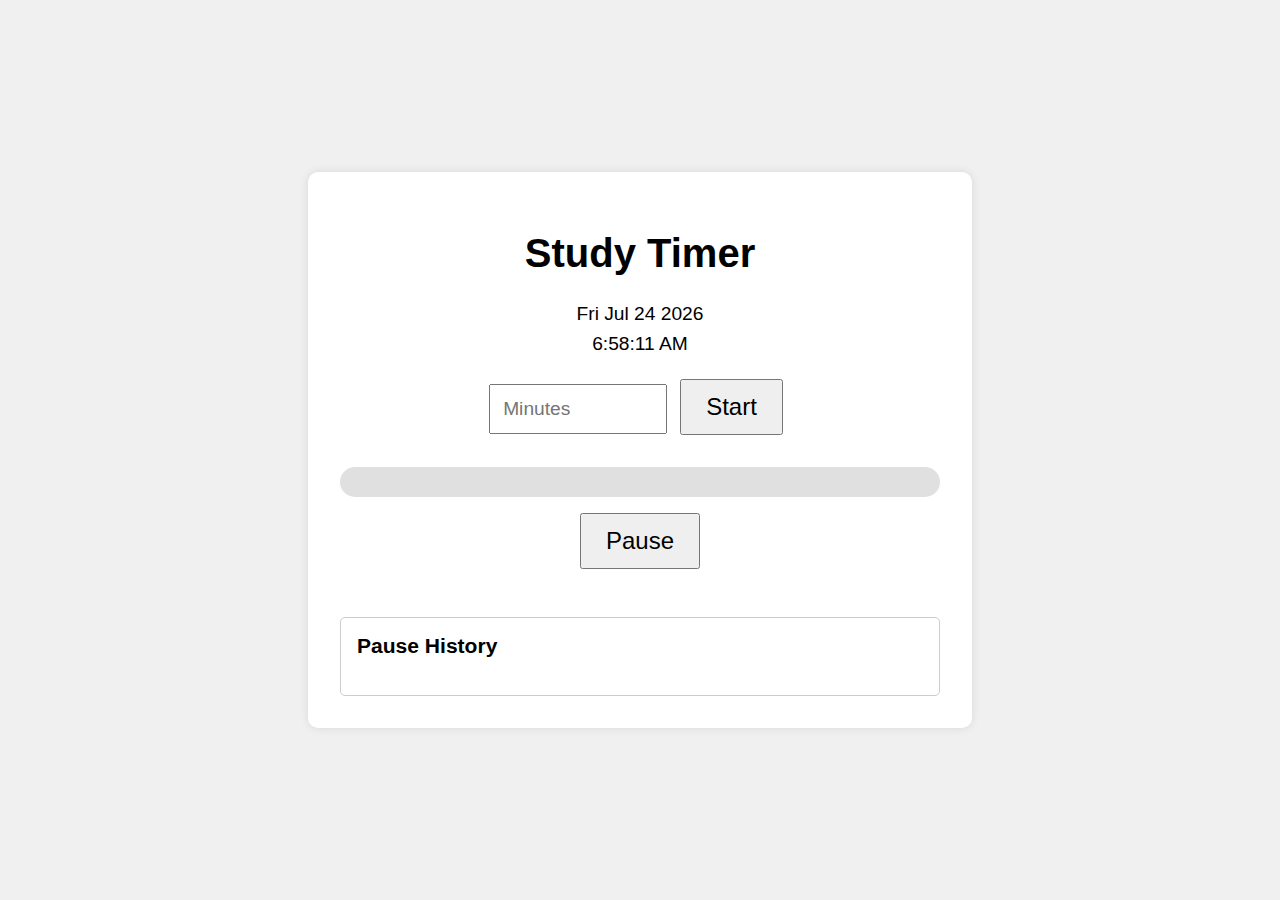
==== index.html @ 438a80c8 "bigger ui and pause history:" ====
<!DOCTYPE html>
<html lang="en">

<head>
    <meta charset="UTF-8">
    <meta name="viewport" content="width=device-width, initial-scale=1.0">
    <title>Study Timer</title>
    <style>
        body {
            font-family: Arial, sans-serif;
            display: flex;
            justify-content: center;
            align-items: center;
            min-height: 100vh;
            margin: 0;
            background-color: #f0f0f0;
            font-size: 18px;
        }

        .container {
            text-align: center;
            background-color: white;
            padding: 2rem;
            border-radius: 10px;
            box-shadow: 0 0 10px rgba(0, 0, 0, 0.1);
            max-width: 600px;
            width: 90%;
        }

        #progress-bar {
            width: 100%;
            height: 30px;
            background-color: #e0e0e0;
            border-radius: 15px;
            margin-top: 1rem;
        }

        #progress {
            width: 0%;
            height: 100%;
            background-color: #4CAF50;
            border-radius: 15px;
            transition: width 0.5s;
        }

        button {
            font-size: 1.5rem;
            padding: 0.75rem 1.5rem;
            margin: 1rem 0.5rem;
            cursor: pointer;
        }

        input {
            font-size: 1.2rem;
            padding: 0.75rem;
            width: 150px;
        }

        h1 {
            font-size: 2.5rem;
        }

        p {
            font-size: 1.2rem;
            margin: 0.5rem 0;
        }

        #pause-history {
            margin-top: 2rem;
            text-align: left;
            max-height: 200px;
            overflow-y: auto;
            border: 1px solid #ccc;
            padding: 1rem;
            border-radius: 5px;
        }

        #pause-history h3 {
            margin-top: 0;
        }
    </style>
</head>

<body>
    <div class="container">
        <h1>Study Timer</h1>
        <p id="date"></p>
        <p id="current-time"></p>
        <input type="number" id="planned-time" placeholder="Minutes">
        <button id="start-btn">Start</button>
        <p id="total-time"></p>
        <p id="time-left"></p>
        <div id="progress-bar">
            <div id="progress"></div>
        </div>
        <button id="pause-play-btn">Pause</button>
        <div id="pause-history">
            <h3>Pause History</h3>
        </div>
    </div>
    <script>
        const dateEl = document.getElementById('date');
        const currentTimeEl = document.getElementById('current-time');
        const plannedTimeInput = document.getElementById('planned-time');
        const startBtn = document.getElementById('start-btn');
        const totalTimeEl = document.getElementById('total-time');
        const timeLeftEl = document.getElementById('time-left');
        const progressBar = document.getElementById('progress');
        const pausePlayBtn = document.getElementById('pause-play-btn');
            const pauseHistoryEl = document.getElementById('pause-history');

        let timer;
        let totalSeconds = 0;
        let elapsedSeconds = 0;
        let isRunning = false;
            let pauseHistory = [];

        function updateDateTime() {
            const now = new Date();
            dateEl.textContent = now.toDateString();
            currentTimeEl.textContent = now.toLocaleTimeString();
        }

        function updateTimer() {
            const remainingSeconds = totalSeconds - elapsedSeconds;
            const percent = (elapsedSeconds / totalSeconds) * 100;

            timeLeftEl.textContent = `Time left: ${formatTime(remainingSeconds)}`;
            progressBar.style.width = `${percent}%`;

            if (remainingSeconds <= 0) {
                clearInterval(timer);
                isRunning = false;
                pausePlayBtn.textContent = 'Finished';
                pausePlayBtn.disabled = true;
                saveData();
            } else {
                elapsedSeconds++;
                saveData();
            }
        }

        function formatTime(seconds) {
            const minutes = Math.floor(seconds / 60);
            const remainingSeconds = seconds % 60;
            return `${minutes}:${remainingSeconds.toString().padStart(2, '0')}`;
        }

        function startTimer() {
            const plannedMinutes = parseInt(plannedTimeInput.value);
            if (isNaN(plannedMinutes) || plannedMinutes <= 0) {
                alert('Please enter a valid number of minutes.');
                return;
            }

            totalSeconds = plannedMinutes * 60;
            elapsedSeconds = 0;
            isRunning = true;
            pauseHistory = [];

            totalTimeEl.textContent = `Total time: ${formatTime(totalSeconds)}`;
            pausePlayBtn.textContent = 'Pause';
            pausePlayBtn.disabled = false;

            timer = setInterval(updateTimer, 1000);
            startBtn.disabled = true;
            plannedTimeInput.disabled = true;
            updatePauseHistory();
        }

        function togglePausePlay() {
            if (isRunning) {
                clearInterval(timer);
                pausePlayBtn.textContent = 'Play';
                addPauseEntry();
            } else {
                timer = setInterval(updateTimer, 1000);
                pausePlayBtn.textContent = 'Pause';
            }
            isRunning = !isRunning;
        }

            function addPauseEntry() {
                const now = new Date();
                pauseHistory.push({
                    timeWorked: formatTime(elapsedSeconds),
                    pauseTime: now.toLocaleTimeString()
                });
                updatePauseHistory();
            }

            function updatePauseHistory() {
                pauseHistoryEl.innerHTML = '<h3>Pause History</h3>';
                pauseHistory.forEach((entry, index) => {
                    const entryEl = document.createElement('p');
                    entryEl.textContent = `Pause ${index + 1}: Worked ${entry.timeWorked} before pausing at ${entry.pauseTime}`;
                    pauseHistoryEl.appendChild(entryEl);
                });
            }

        function saveData() {
            const data = {
                date: new Date().toDateString(),
                totalSeconds,
                elapsedSeconds,
                pauseHistory
            };
            localStorage.setItem('studyTimerData', JSON.stringify(data));
        }

        function loadData() {
            const savedData = localStorage.getItem('studyTimerData');
            if (savedData) {
                const data = JSON.parse(savedData);
                if (data.date === new Date().toDateString()) {
                    totalSeconds = data.totalSeconds;
                    elapsedSeconds = data.elapsedSeconds;
                    pauseHistory = data.pauseHistory || [];
                    plannedTimeInput.value = Math.floor(totalSeconds / 60);
                    totalTimeEl.textContent = `Total time: ${formatTime(totalSeconds)}`;
                    updateTimer();
                    updatePauseHistory();
                    startBtn.disabled = true;
                    plannedTimeInput.disabled = true;
                    pausePlayBtn.disabled = false;
                }
            }
        }

        startBtn.addEventListener('click', startTimer);
        pausePlayBtn.addEventListener('click', togglePausePlay);

        setInterval(updateDateTime, 1000);
        updateDateTime();
        loadData();
    </script>
</body>

</html>
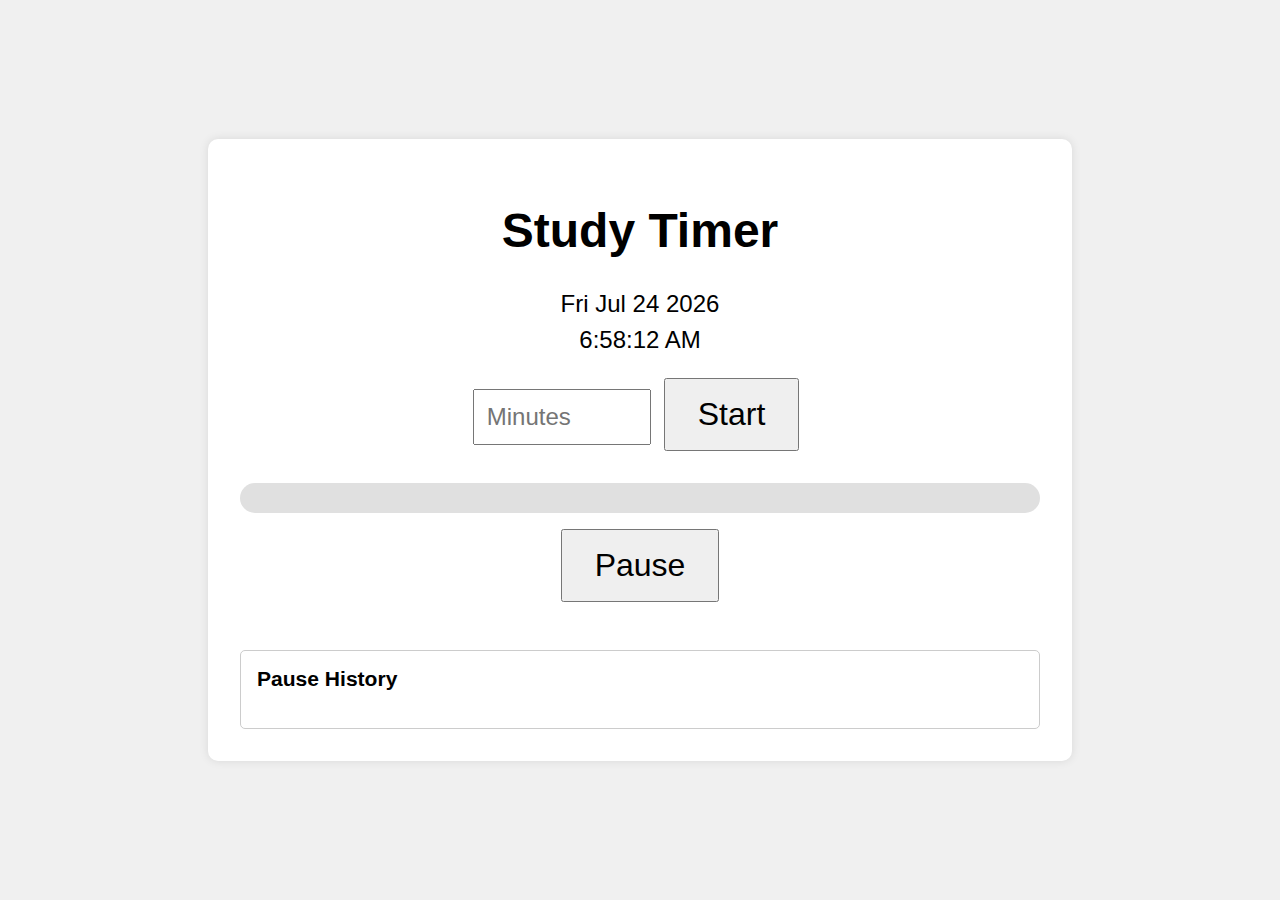
==== commit 6e2e5626: "start of study time tracked for each study session" ====
--- a/index.html
+++ b/index.html
@@ -23,7 +23,7 @@
             padding: 2rem;
             border-radius: 10px;
             box-shadow: 0 0 10px rgba(0, 0, 0, 0.1);
-            max-width: 600px;
+            max-width: 800px;
             width: 90%;
         }
 
@@ -44,25 +44,44 @@
         }
 
         button {
-            font-size: 1.5rem;
-            padding: 0.75rem 1.5rem;
+            font-size: 2rem;
+            padding: 1rem 2rem;
             margin: 1rem 0.5rem;
             cursor: pointer;
         }
 
         input {
-            font-size: 1.2rem;
+            font-size: 1.5rem;
             padding: 0.75rem;
             width: 150px;
         }
 
         h1 {
+            font-size: 3rem;
+        }
+
+        p {
+            font-size: 1.5rem;
+            margin: 0.5rem 0;
+        }
+
+        #target-time {
             font-size: 2.5rem;
-        }
-
-        p {
-            font-size: 1.2rem;
-            margin: 0.5rem 0;
+            color: #FF6B6B;
+            font-weight: bold;
+        }
+
+        #time-left {
+            font-size: 2.5rem;
+            color: #4CAF50;
+            font-weight: bold;
+        }
+
+        #finished-message {
+            font-size: 3rem;
+            color: #4CAF50;
+            font-weight: bold;
+            display: none;
         }
 
         #pause-history {
@@ -88,12 +107,14 @@
         <p id="current-time"></p>
         <input type="number" id="planned-time" placeholder="Minutes">
         <button id="start-btn">Start</button>
+        <p id="target-time"></p>
         <p id="total-time"></p>
         <p id="time-left"></p>
         <div id="progress-bar">
             <div id="progress"></div>
         </div>
         <button id="pause-play-btn">Pause</button>
+        <p id="finished-message">Congratulations! You've finished your study session!</p>
         <div id="pause-history">
             <h3>Pause History</h3>
         </div>
@@ -103,17 +124,21 @@
         const currentTimeEl = document.getElementById('current-time');
         const plannedTimeInput = document.getElementById('planned-time');
         const startBtn = document.getElementById('start-btn');
+            const targetTimeEl = document.getElementById('target-time');
         const totalTimeEl = document.getElementById('total-time');
         const timeLeftEl = document.getElementById('time-left');
         const progressBar = document.getElementById('progress');
         const pausePlayBtn = document.getElementById('pause-play-btn');
             const pauseHistoryEl = document.getElementById('pause-history');
+            const finishedMessageEl = document.getElementById('finished-message');
 
         let timer;
         let totalSeconds = 0;
         let elapsedSeconds = 0;
         let isRunning = false;
             let pauseHistory = [];
+            let startTime;
+            let targetTime;
 
         function updateDateTime() {
             const now = new Date();
@@ -133,6 +158,8 @@
                 isRunning = false;
                 pausePlayBtn.textContent = 'Finished';
                 pausePlayBtn.disabled = true;
+                finishedMessageEl.style.display = 'block';
+                timeLeftEl.style.display = 'none';
                 saveData();
             } else {
                 elapsedSeconds++;
@@ -157,10 +184,15 @@
             elapsedSeconds = 0;
             isRunning = true;
             pauseHistory = [];
+            startTime = new Date();
+            targetTime = new Date(startTime.getTime() + totalSeconds * 1000);
 
             totalTimeEl.textContent = `Total time: ${formatTime(totalSeconds)}`;
+            targetTimeEl.textContent = `Target finish time: ${targetTime.toLocaleTimeString()}`;
             pausePlayBtn.textContent = 'Pause';
             pausePlayBtn.disabled = false;
+            finishedMessageEl.style.display = 'none';
+            timeLeftEl.style.display = 'block';
 
             timer = setInterval(updateTimer, 1000);
             startBtn.disabled = true;
@@ -184,26 +216,29 @@
                 const now = new Date();
                 pauseHistory.push({
                     timeWorked: formatTime(elapsedSeconds),
-                    pauseTime: now.toLocaleTimeString()
-                });
-                updatePauseHistory();
-            }
+                pauseTime: now.toLocaleTimeString(),
+                startedTime: startTime.toLocaleTimeString()
+            });
+            updatePauseHistory();
+        }
 
             function updatePauseHistory() {
                 pauseHistoryEl.innerHTML = '<h3>Pause History</h3>';
                 pauseHistory.forEach((entry, index) => {
                     const entryEl = document.createElement('p');
-                    entryEl.textContent = `Pause ${index + 1}: Worked ${entry.timeWorked} before pausing at ${entry.pauseTime}`;
-                    pauseHistoryEl.appendChild(entryEl);
-                });
-            }
+                entryEl.textContent = `Pause ${index + 1}: Started at ${entry.startedTime}, worked ${entry.timeWorked} before pausing at ${entry.pauseTime}`;
+                pauseHistoryEl.appendChild(entryEl);
+            });
+        }
 
         function saveData() {
             const data = {
                 date: new Date().toDateString(),
                 totalSeconds,
                 elapsedSeconds,
-                pauseHistory
+                pauseHistory,
+                startTime: startTime.toISOString(),
+                targetTime: targetTime.toISOString()
             };
             localStorage.setItem('studyTimerData', JSON.stringify(data));
         }
@@ -216,8 +251,11 @@
                     totalSeconds = data.totalSeconds;
                     elapsedSeconds = data.elapsedSeconds;
                     pauseHistory = data.pauseHistory || [];
+                    startTime = new Date(data.startTime);
+                    targetTime = new Date(data.targetTime);
                     plannedTimeInput.value = Math.floor(totalSeconds / 60);
                     totalTimeEl.textContent = `Total time: ${formatTime(totalSeconds)}`;
+                    targetTimeEl.textContent = `Target finish time: ${targetTime.toLocaleTimeString()}`;
                     updateTimer();
                     updatePauseHistory();
                     startBtn.disabled = true;
@@ -230,6 +268,15 @@
         startBtn.addEventListener('click', startTimer);
         pausePlayBtn.addEventListener('click', togglePausePlay);
 
+            document.addEventListener('keydown', (event) => {
+                if (event.code === 'Space') {
+                    event.preventDefault();
+                    if (!startBtn.disabled) {
+                        togglePausePlay();
+                    }
+                }
+            });
+
         setInterval(updateDateTime, 1000);
         updateDateTime();
         loadData();
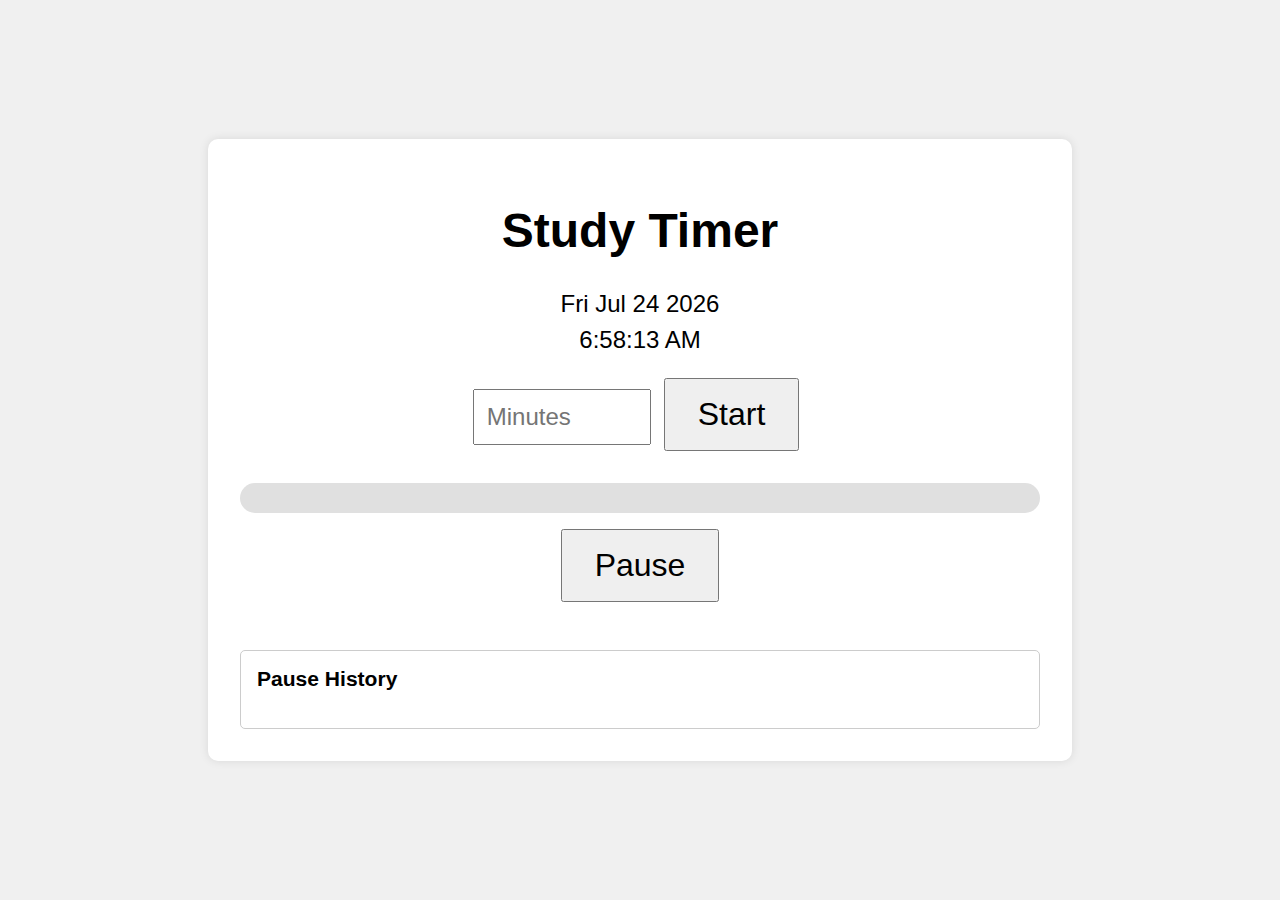
==== commit daf71777: "space bar pause play works" ====
--- a/index.html
+++ b/index.html
@@ -65,9 +65,10 @@
             margin: 0.5rem 0;
         }
 
-        #target-time {
+        #total-time {
             font-size: 2.5rem;
             color: #FF6B6B;
+            /* Reusing the CSS color from #target-time */
             font-weight: bold;
         }
 
@@ -107,7 +108,6 @@
         <p id="current-time"></p>
         <input type="number" id="planned-time" placeholder="Minutes">
         <button id="start-btn">Start</button>
-        <p id="target-time"></p>
         <p id="total-time"></p>
         <p id="time-left"></p>
         <div id="progress-bar">
@@ -123,8 +123,7 @@
         const dateEl = document.getElementById('date');
         const currentTimeEl = document.getElementById('current-time');
         const plannedTimeInput = document.getElementById('planned-time');
-        const startBtn = document.getElementById('start-btn');
-            const targetTimeEl = document.getElementById('target-time');
+                                                                                const startBtn = document.getElementById('start-btn');
         const totalTimeEl = document.getElementById('total-time');
         const timeLeftEl = document.getElementById('time-left');
         const progressBar = document.getElementById('progress');
@@ -137,8 +136,7 @@
         let elapsedSeconds = 0;
         let isRunning = false;
             let pauseHistory = [];
-            let startTime;
-            let targetTime;
+                                                                                let startTime;
 
         function updateDateTime() {
             const now = new Date();
@@ -185,10 +183,8 @@
             isRunning = true;
             pauseHistory = [];
             startTime = new Date();
-            targetTime = new Date(startTime.getTime() + totalSeconds * 1000);
 
             totalTimeEl.textContent = `Total time: ${formatTime(totalSeconds)}`;
-            targetTimeEl.textContent = `Target finish time: ${targetTime.toLocaleTimeString()}`;
             pausePlayBtn.textContent = 'Pause';
             pausePlayBtn.disabled = false;
             finishedMessageEl.style.display = 'none';
@@ -237,8 +233,7 @@
                 totalSeconds,
                 elapsedSeconds,
                 pauseHistory,
-                startTime: startTime.toISOString(),
-                targetTime: targetTime.toISOString()
+                startTime: startTime.toISOString()
             };
             localStorage.setItem('studyTimerData', JSON.stringify(data));
         }
@@ -252,10 +247,8 @@
                     elapsedSeconds = data.elapsedSeconds;
                     pauseHistory = data.pauseHistory || [];
                     startTime = new Date(data.startTime);
-                    targetTime = new Date(data.targetTime);
                     plannedTimeInput.value = Math.floor(totalSeconds / 60);
                     totalTimeEl.textContent = `Total time: ${formatTime(totalSeconds)}`;
-                    targetTimeEl.textContent = `Target finish time: ${targetTime.toLocaleTimeString()}`;
                     updateTimer();
                     updatePauseHistory();
                     startBtn.disabled = true;
@@ -268,12 +261,21 @@
         startBtn.addEventListener('click', startTimer);
         pausePlayBtn.addEventListener('click', togglePausePlay);
 
+                                                                                // Event listener for space bar to toggle play/pause
             document.addEventListener('keydown', (event) => {
                 if (event.code === 'Space') {
-                    event.preventDefault();
-                    if (!startBtn.disabled) {
-                        togglePausePlay();
-                    }
+                    event.preventDefault(); // Prevents default space bar action
+
+                    togglePausePlay(); // Calls the function to toggle play/pause
+
+                }
+            });
+
+                // Event listener for Enter key to submit input
+                plannedTimeInput.addEventListener('keydown', (event) => {
+                    if (event.code === 'Enter') {
+                        event.preventDefault(); // Prevents default Enter action (e.g., form submission)
+                        startTimer(); // Calls the function to start the timer
                 }
             });
 
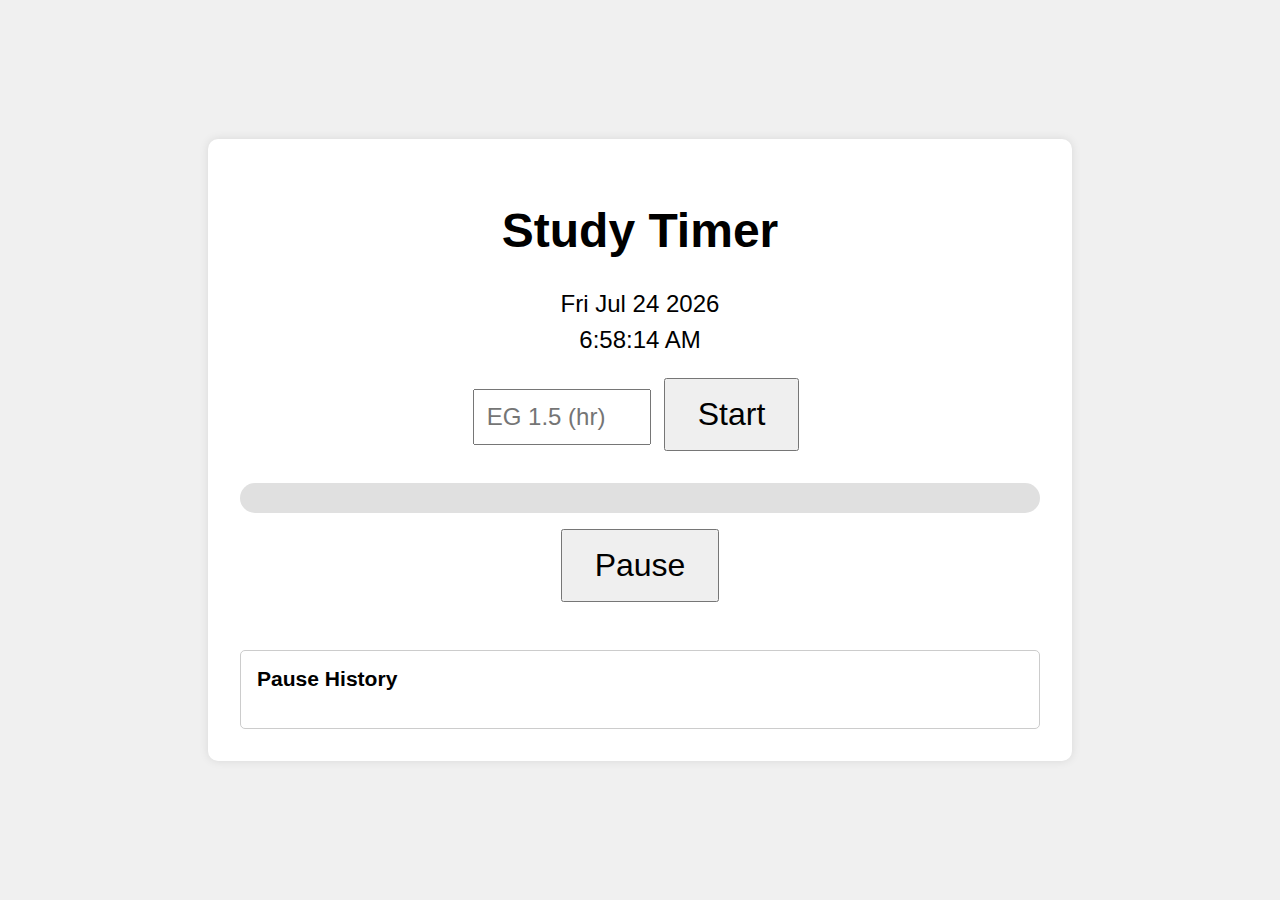
==== commit 23a67b13: "divided into 3 sep files. changed minute system to hours." ====
--- a/index.html
+++ b/index.html
@@ -5,100 +5,7 @@
     <meta charset="UTF-8">
     <meta name="viewport" content="width=device-width, initial-scale=1.0">
     <title>Study Timer</title>
-    <style>
-        body {
-            font-family: Arial, sans-serif;
-            display: flex;
-            justify-content: center;
-            align-items: center;
-            min-height: 100vh;
-            margin: 0;
-            background-color: #f0f0f0;
-            font-size: 18px;
-        }
-
-        .container {
-            text-align: center;
-            background-color: white;
-            padding: 2rem;
-            border-radius: 10px;
-            box-shadow: 0 0 10px rgba(0, 0, 0, 0.1);
-            max-width: 800px;
-            width: 90%;
-        }
-
-        #progress-bar {
-            width: 100%;
-            height: 30px;
-            background-color: #e0e0e0;
-            border-radius: 15px;
-            margin-top: 1rem;
-        }
-
-        #progress {
-            width: 0%;
-            height: 100%;
-            background-color: #4CAF50;
-            border-radius: 15px;
-            transition: width 0.5s;
-        }
-
-        button {
-            font-size: 2rem;
-            padding: 1rem 2rem;
-            margin: 1rem 0.5rem;
-            cursor: pointer;
-        }
-
-        input {
-            font-size: 1.5rem;
-            padding: 0.75rem;
-            width: 150px;
-        }
-
-        h1 {
-            font-size: 3rem;
-        }
-
-        p {
-            font-size: 1.5rem;
-            margin: 0.5rem 0;
-        }
-
-        #total-time {
-            font-size: 2.5rem;
-            color: #FF6B6B;
-            /* Reusing the CSS color from #target-time */
-            font-weight: bold;
-        }
-
-        #time-left {
-            font-size: 2.5rem;
-            color: #4CAF50;
-            font-weight: bold;
-        }
-
-        #finished-message {
-            font-size: 3rem;
-            color: #4CAF50;
-            font-weight: bold;
-            display: none;
-        }
-
-        #pause-history {
-            margin-top: 2rem;
-            text-align: left;
-            max-height: 200px;
-            overflow-y: auto;
-            border: 1px solid #ccc;
-            padding: 1rem;
-            border-radius: 5px;
-        }
-
-        #pause-history h3 {
-            margin-top: 0;
-        }
-    </style>
+    <link rel="stylesheet" href="styles.css">
 </head>
 
 <body>
@@ -106,7 +13,7 @@
         <h1>Study Timer</h1>
         <p id="date"></p>
         <p id="current-time"></p>
-        <input type="number" id="planned-time" placeholder="Minutes">
+        <input type="number" id="planned-time" placeholder="EG 1.5 (hr)">
         <button id="start-btn">Start</button>
         <p id="total-time"></p>
         <p id="time-left"></p>
@@ -114,175 +21,12 @@
             <div id="progress"></div>
         </div>
         <button id="pause-play-btn">Pause</button>
-        <p id="finished-message">Congratulations! You've finished your study session!</p>
+        <p id="finished-message">Congratulations! You've finished today's work!</p>
         <div id="pause-history">
             <h3>Pause History</h3>
         </div>
     </div>
-    <script>
-        const dateEl = document.getElementById('date');
-        const currentTimeEl = document.getElementById('current-time');
-        const plannedTimeInput = document.getElementById('planned-time');
-                                                                                const startBtn = document.getElementById('start-btn');
-        const totalTimeEl = document.getElementById('total-time');
-        const timeLeftEl = document.getElementById('time-left');
-        const progressBar = document.getElementById('progress');
-        const pausePlayBtn = document.getElementById('pause-play-btn');
-            const pauseHistoryEl = document.getElementById('pause-history');
-            const finishedMessageEl = document.getElementById('finished-message');
-
-        let timer;
-        let totalSeconds = 0;
-        let elapsedSeconds = 0;
-        let isRunning = false;
-            let pauseHistory = [];
-                                                                                let startTime;
-
-        function updateDateTime() {
-            const now = new Date();
-            dateEl.textContent = now.toDateString();
-            currentTimeEl.textContent = now.toLocaleTimeString();
-        }
-
-        function updateTimer() {
-            const remainingSeconds = totalSeconds - elapsedSeconds;
-            const percent = (elapsedSeconds / totalSeconds) * 100;
-
-            timeLeftEl.textContent = `Time left: ${formatTime(remainingSeconds)}`;
-            progressBar.style.width = `${percent}%`;
-
-            if (remainingSeconds <= 0) {
-                clearInterval(timer);
-                isRunning = false;
-                pausePlayBtn.textContent = 'Finished';
-                pausePlayBtn.disabled = true;
-                finishedMessageEl.style.display = 'block';
-                timeLeftEl.style.display = 'none';
-                saveData();
-            } else {
-                elapsedSeconds++;
-                saveData();
-            }
-        }
-
-        function formatTime(seconds) {
-            const minutes = Math.floor(seconds / 60);
-            const remainingSeconds = seconds % 60;
-            return `${minutes}:${remainingSeconds.toString().padStart(2, '0')}`;
-        }
-
-        function startTimer() {
-            const plannedMinutes = parseInt(plannedTimeInput.value);
-            if (isNaN(plannedMinutes) || plannedMinutes <= 0) {
-                alert('Please enter a valid number of minutes.');
-                return;
-            }
-
-            totalSeconds = plannedMinutes * 60;
-            elapsedSeconds = 0;
-            isRunning = true;
-            pauseHistory = [];
-            startTime = new Date();
-
-            totalTimeEl.textContent = `Total time: ${formatTime(totalSeconds)}`;
-            pausePlayBtn.textContent = 'Pause';
-            pausePlayBtn.disabled = false;
-            finishedMessageEl.style.display = 'none';
-            timeLeftEl.style.display = 'block';
-
-            timer = setInterval(updateTimer, 1000);
-            startBtn.disabled = true;
-            plannedTimeInput.disabled = true;
-            updatePauseHistory();
-        }
-
-        function togglePausePlay() {
-            if (isRunning) {
-                clearInterval(timer);
-                pausePlayBtn.textContent = 'Play';
-                addPauseEntry();
-            } else {
-                timer = setInterval(updateTimer, 1000);
-                pausePlayBtn.textContent = 'Pause';
-            }
-            isRunning = !isRunning;
-        }
-
-            function addPauseEntry() {
-                const now = new Date();
-                pauseHistory.push({
-                    timeWorked: formatTime(elapsedSeconds),
-                pauseTime: now.toLocaleTimeString(),
-                startedTime: startTime.toLocaleTimeString()
-            });
-            updatePauseHistory();
-        }
-
-            function updatePauseHistory() {
-                pauseHistoryEl.innerHTML = '<h3>Pause History</h3>';
-                pauseHistory.forEach((entry, index) => {
-                    const entryEl = document.createElement('p');
-                entryEl.textContent = `Pause ${index + 1}: Started at ${entry.startedTime}, worked ${entry.timeWorked} before pausing at ${entry.pauseTime}`;
-                pauseHistoryEl.appendChild(entryEl);
-            });
-        }
-
-        function saveData() {
-            const data = {
-                date: new Date().toDateString(),
-                totalSeconds,
-                elapsedSeconds,
-                pauseHistory,
-                startTime: startTime.toISOString()
-            };
-            localStorage.setItem('studyTimerData', JSON.stringify(data));
-        }
-
-        function loadData() {
-            const savedData = localStorage.getItem('studyTimerData');
-            if (savedData) {
-                const data = JSON.parse(savedData);
-                if (data.date === new Date().toDateString()) {
-                    totalSeconds = data.totalSeconds;
-                    elapsedSeconds = data.elapsedSeconds;
-                    pauseHistory = data.pauseHistory || [];
-                    startTime = new Date(data.startTime);
-                    plannedTimeInput.value = Math.floor(totalSeconds / 60);
-                    totalTimeEl.textContent = `Total time: ${formatTime(totalSeconds)}`;
-                    updateTimer();
-                    updatePauseHistory();
-                    startBtn.disabled = true;
-                    plannedTimeInput.disabled = true;
-                    pausePlayBtn.disabled = false;
-                }
-            }
-        }
-
-        startBtn.addEventListener('click', startTimer);
-        pausePlayBtn.addEventListener('click', togglePausePlay);
-
-                                                                                // Event listener for space bar to toggle play/pause
-            document.addEventListener('keydown', (event) => {
-                if (event.code === 'Space') {
-                    event.preventDefault(); // Prevents default space bar action
-
-                    togglePausePlay(); // Calls the function to toggle play/pause
-
-                }
-            });
-
-                // Event listener for Enter key to submit input
-                plannedTimeInput.addEventListener('keydown', (event) => {
-                    if (event.code === 'Enter') {
-                        event.preventDefault(); // Prevents default Enter action (e.g., form submission)
-                        startTimer(); // Calls the function to start the timer
-                }
-            });
-
-        setInterval(updateDateTime, 1000);
-        updateDateTime();
-        loadData();
-    </script>
+    <script src="script.js"></script>
 </body>
 
 </html>--- a/styles.css
+++ b/styles.css
@@ -0,0 +1,91 @@
+body {
+    font-family: Arial, sans-serif;
+    display: flex;
+    justify-content: center;
+    align-items: center;
+    min-height: 100vh;
+    margin: 0;
+    background-color: #f0f0f0;
+    font-size: 18px;
+}
+
+.container {
+    text-align: center;
+    background-color: white;
+    padding: 2rem;
+    border-radius: 10px;
+    box-shadow: 0 0 10px rgba(0, 0, 0, 0.1);
+    max-width: 800px;
+    width: 90%;
+}
+
+#progress-bar {
+    width: 100%;
+    height: 30px;
+    background-color: #e0e0e0;
+    border-radius: 15px;
+    margin-top: 1rem;
+}
+
+#progress {
+    width: 0%;
+    height: 100%;
+    background-color: #4CAF50;
+    border-radius: 15px;
+    transition: width 0.5s;
+}
+
+button {
+    font-size: 2rem;
+    padding: 1rem 2rem;
+    margin: 1rem 0.5rem;
+    cursor: pointer;
+}
+
+input {
+    font-size: 1.5rem;
+    padding: 0.75rem;
+    width: 150px;
+}
+
+h1 {
+    font-size: 3rem;
+}
+
+p {
+    font-size: 1.5rem;
+    margin: 0.5rem 0;
+}
+
+#total-time {
+    font-size: 2.5rem;
+    color: #FF6B6B;
+    font-weight: bold;
+}
+
+#time-left {
+    font-size: 2.5rem;
+    color: #4CAF50;
+    font-weight: bold;
+}
+
+#finished-message {
+    font-size: 3rem;
+    color: #4CAF50;
+    font-weight: bold;
+    display: none;
+}
+
+#pause-history {
+    margin-top: 2rem;
+    text-align: left;
+    max-height: 200px;
+    overflow-y: auto;
+    border: 1px solid #ccc;
+    padding: 1rem;
+    border-radius: 5px;
+}
+
+#pause-history h3 {
+    margin-top: 0;
+}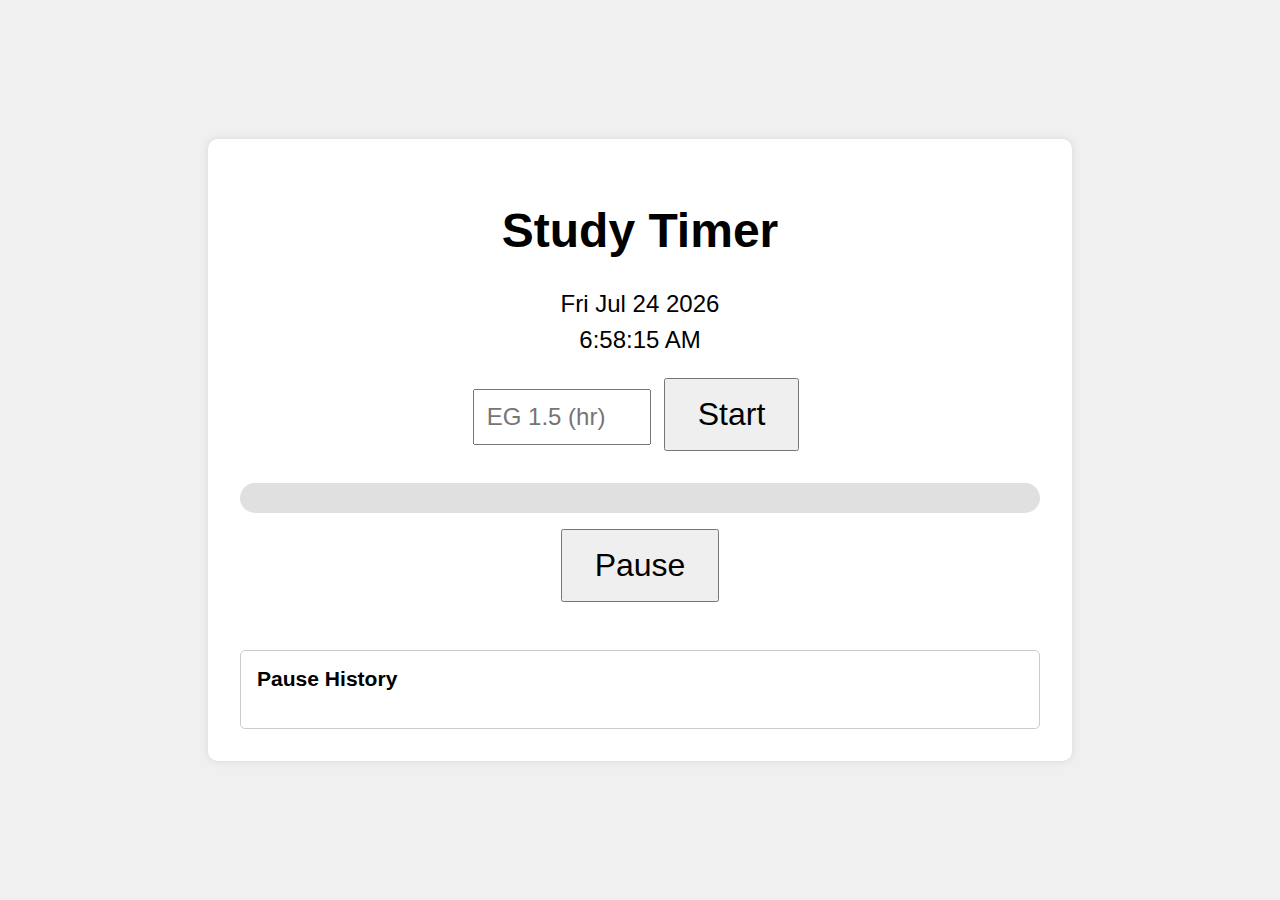
==== commit 4e82e531: "data structure to store data of multiple days" ====
--- a/index.html
+++ b/index.html
@@ -22,6 +22,7 @@
         </div>
         <button id="pause-play-btn">Pause</button>
         <p id="finished-message">Congratulations! You've finished today's work!</p>
+        
         <div id="pause-history">
             <h3>Pause History</h3>
         </div>
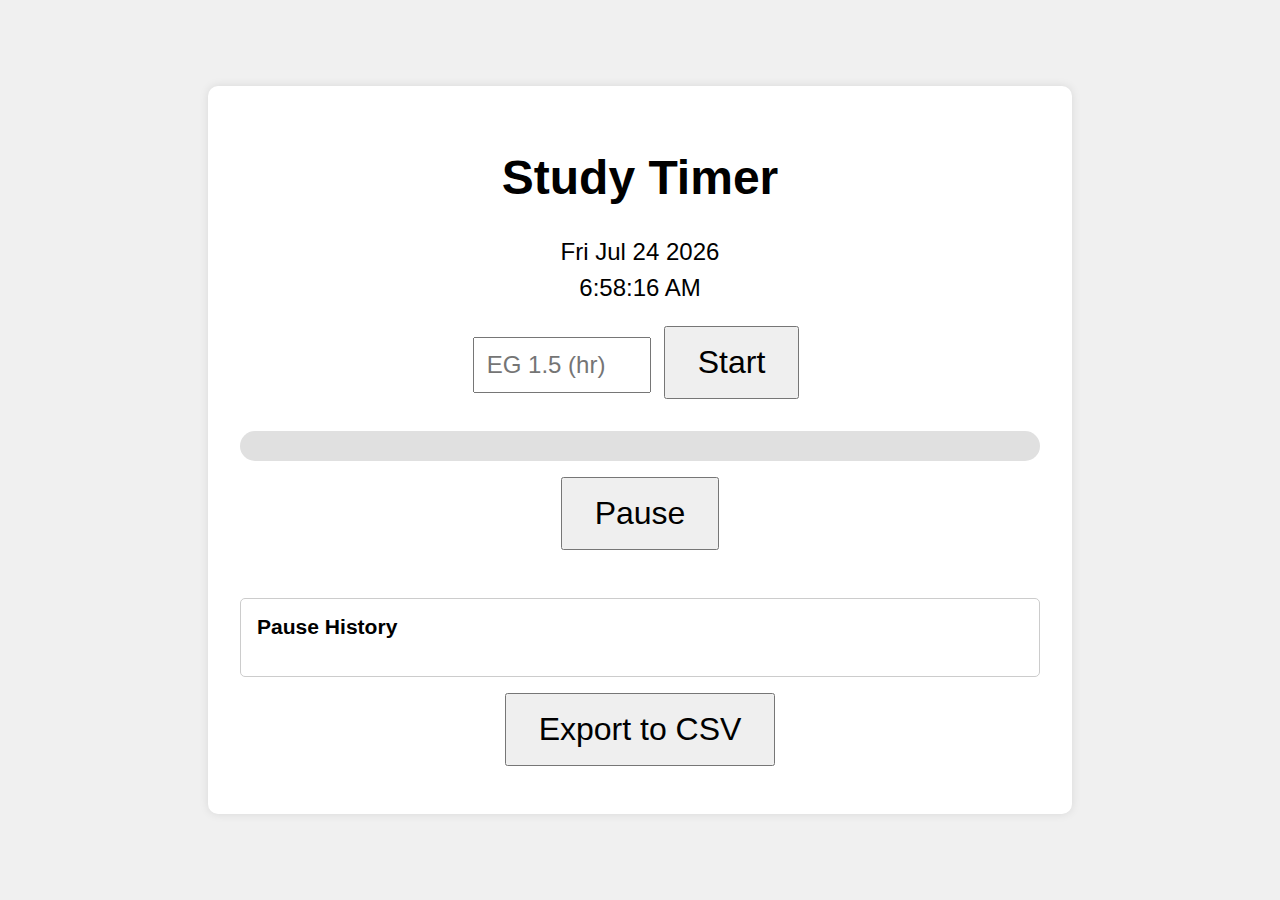
==== commit 1b5fd9e7: "Add CSV export functionality" ====
--- a/index.html
+++ b/index.html
@@ -26,6 +26,7 @@
         <div id="pause-history">
             <h3>Pause History</h3>
         </div>
+        <button id="export-btn">Export to CSV</button>
     </div>
     <script src="script.js"></script>
 </body>
--- a/styles.css
+++ b/styles.css
@@ -88,4 +88,7 @@
 
 #pause-history h3 {
     margin-top: 0;
+}
+#export-btn {
+    /* Add appropriate styles to match your design */
 }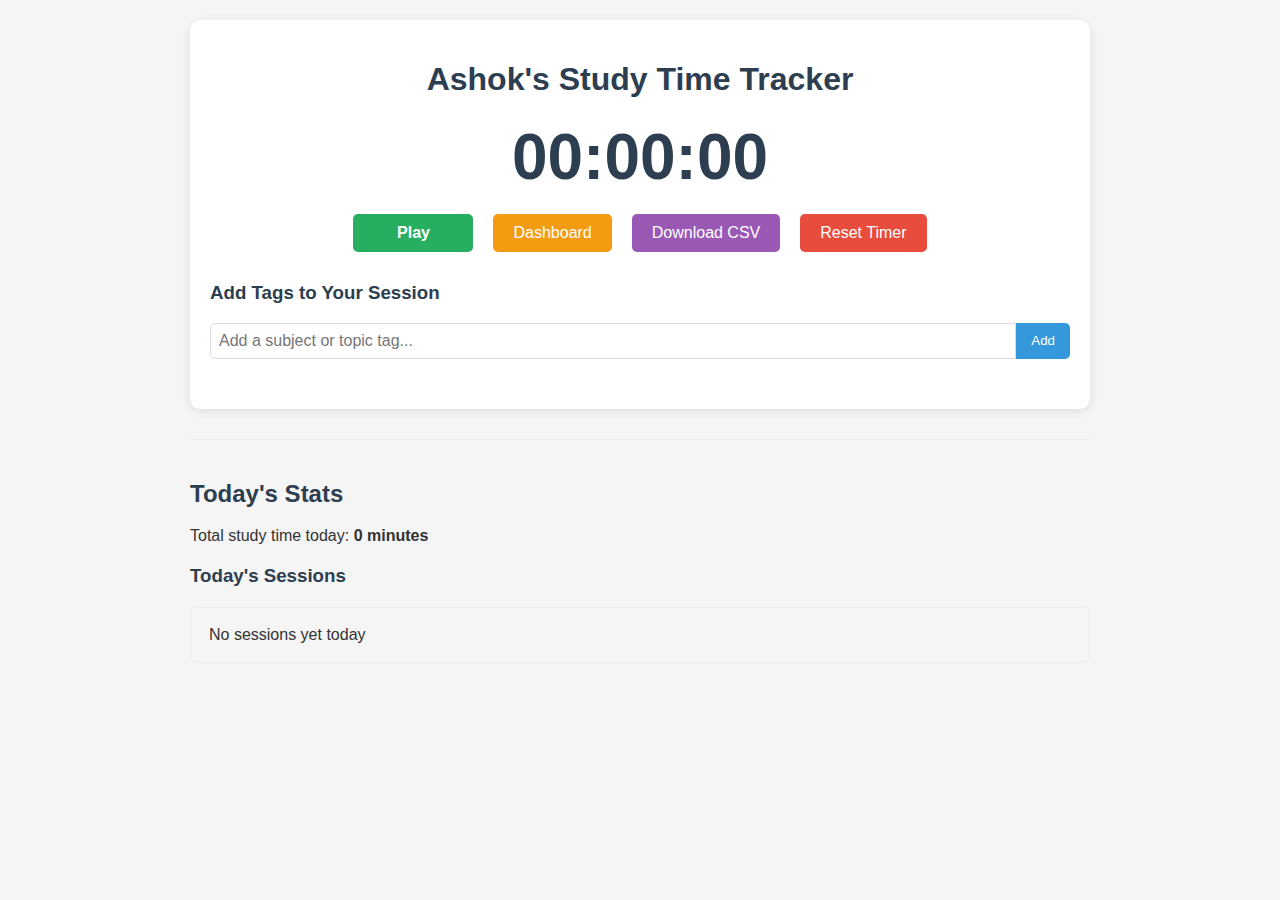
==== commit fd85de5f: "add 25 min alarm" ====
--- a/index.html
+++ b/index.html
@@ -4,31 +4,1456 @@
 <head>
     <meta charset="UTF-8">
     <meta name="viewport" content="width=device-width, initial-scale=1.0">
-    <title>Study Timer</title>
-    <link rel="stylesheet" href="styles.css">
+    <title>Ashok's Study Time Tracker</title>
+    <style>
+        body {
+            font-family: 'Segoe UI', Tahoma, Geneva, Verdana, sans-serif;
+            max-width: 900px;
+            margin: 0 auto;
+            padding: 20px;
+            background-color: #f5f5f5;
+            color: #333;
+        }
+    
+        .container {
+            background-color: white;
+            border-radius: 10px;
+            padding: 20px;
+            box-shadow: 0 2px 10px rgba(0, 0, 0, 0.1);
+            margin-bottom: 20px;
+        }
+    
+        h1,
+        h2,
+        h3 {
+            color: #2c3e50;
+        }
+    
+        h1 {
+            text-align: center;
+        }
+    
+        .timer-display {
+            font-size: 4rem;
+            text-align: center;
+            margin: 20px 0;
+            font-weight: bold;
+            color: #2c3e50;
+        }
+    
+        .controls {
+            display: flex;
+            justify-content: center;
+            margin-bottom: 30px;
+            flex-wrap: wrap;
+            gap: 10px;
+        }
+    
+        .btn {
+            background-color: #3498db;
+            color: white;
+            border: none;
+            padding: 10px 20px;
+            margin: 0 5px;
+            border-radius: 5px;
+            font-size: 16px;
+            cursor: pointer;
+            transition: background-color 0.3s;
+        }
+    
+        .btn:hover {
+            background-color: #2980b9;
+        }
+    
+        .btn-play-pause {
+            min-width: 120px;
+            font-weight: bold;
+            background-color: #27ae60;
+        }
+    
+        .btn-play-pause:hover {
+            background-color: #219653;
+        }
+    
+        .btn-play-pause.paused {
+            background-color: #e74c3c;
+        }
+    
+        .btn-play-pause.paused:hover {
+            background-color: #c0392b;
+        }
+    
+        .btn-download {
+            background-color: #9b59b6;
+        }
+    
+        .btn-download:hover {
+            background-color: #8e44ad;
+        }
+    
+        .btn-dashboard {
+            background-color: #f39c12;
+        }
+    
+        .btn-dashboard:hover {
+            background-color: #d35400;
+        }
+    
+        .btn-reset {
+            background-color: #e74c3c;
+        }
+    
+        .btn-reset:hover {
+            background-color: #c0392b;
+        }
+    
+        .stats {
+            margin-top: 30px;
+            padding-top: 20px;
+            border-top: 1px solid #eee;
+        }
+    
+        .daily-summary {
+            margin-top: 20px;
+        }
+    
+        .session-list {
+            margin-top: 20px;
+            max-height: 300px;
+            overflow-y: auto;
+            border: 1px solid #eee;
+            border-radius: 5px;
+            padding: 10px;
+        }
+    
+        .session-item {
+            padding: 8px;
+            border-bottom: 1px solid #eee;
+        }
+    
+        .session-item:last-child {
+            border-bottom: none;
+        }
+    
+        .today {
+            font-weight: bold;
+            color: #3498db;
+        }
+    
+        .dashboard {
+            display: none;
+        }
+    
+        .dashboard.active {
+            display: block;
+        }
+    
+        .dashboard-nav {
+            display: flex;
+            justify-content: center;
+            margin-bottom: 20px;
+            border-bottom: 1px solid #eee;
+            padding-bottom: 10px;
+        }
+    
+        .dashboard-nav button {
+            background: none;
+            border: none;
+            padding: 10px 15px;
+            margin: 0 5px;
+            font-size: 16px;
+            cursor: pointer;
+            color: #7f8c8d;
+            border-bottom: 2px solid transparent;
+        }
+    
+        .dashboard-nav button.active {
+            color: #3498db;
+            border-bottom: 2px solid #3498db;
+            font-weight: bold;
+        }
+    
+        .dashboard-content {
+            padding: 20px 0;
+        }
+    
+        .dashboard-section {
+            display: none;
+        }
+    
+        .dashboard-section.active {
+            display: block;
+        }
+    
+        .chart-container {
+            width: 100%;
+            height: 300px;
+            margin: 20px 0;
+        }
+    
+        .progress-goals {
+            display: flex;
+            justify-content: space-between;
+            margin-top: 20px;
+            flex-wrap: wrap;
+        }
+    
+        .goal-card {
+            width: calc(50% - 10px);
+            background-color: #f8f9fa;
+            border-radius: 5px;
+            padding: 15px;
+            margin-bottom: 20px;
+            box-shadow: 0 1px 3px rgba(0, 0, 0, 0.1);
+        }
+    
+        .goal-progress {
+            height: 10px;
+            background-color: #ecf0f1;
+            border-radius: 5px;
+            margin-top: 10px;
+            overflow: hidden;
+        }
+    
+        .goal-bar {
+            height: 100%;
+            background-color: #3498db;
+            width: 0;
+            transition: width 0.5s;
+        }
+    
+        .calendar-heatmap {
+            display: grid;
+            grid-template-columns: repeat(7, 1fr);
+            gap: 5px;
+            margin-top: 20px;
+        }
+    
+        .heatmap-cell {
+            width: 100%;
+            aspect-ratio: 1;
+            border-radius: 3px;
+            background-color: #ecf0f1;
+        }
+    
+        .streak-info {
+            margin-top: 20px;
+            padding: 15px;
+            background-color: #f8f9fa;
+            border-radius: 5px;
+            text-align: center;
+        }
+    
+        .streak-count {
+            font-size: 2rem;
+            font-weight: bold;
+            color: #e74c3c;
+        }
+    
+        .tags-container {
+            margin: 20px 0;
+        }
+    
+        .tag-input {
+            display: flex;
+            margin-bottom: 10px;
+        }
+    
+        .tag-input input {
+            flex: 1;
+            padding: 8px;
+            border: 1px solid #ddd;
+            border-radius: 5px 0 0 5px;
+            font-size: 16px;
+        }
+    
+        .tag-input button {
+            padding: 8px 15px;
+            background-color: #3498db;
+            color: white;
+            border: none;
+            border-radius: 0 5px 5px 0;
+            cursor: pointer;
+        }
+    
+        .tags-list {
+            display: flex;
+            flex-wrap: wrap;
+            gap: 5px;
+        }
+    
+        .tag {
+            background-color: #3498db;
+            color: white;
+            padding: 5px 10px;
+            border-radius: 15px;
+            font-size: 14px;
+            display: inline-flex;
+            align-items: center;
+        }
+    
+        .tag button {
+            background: none;
+            border: none;
+            color: white;
+            margin-left: 5px;
+            cursor: pointer;
+            font-size: 14px;
+        }
+    
+        /* Timeline styling */
+        .timeline {
+            position: relative;
+            max-width: 100%;
+            margin: 20px auto;
+        }
+    
+        .timeline::after {
+            content: '';
+            position: absolute;
+            width: 6px;
+            background-color: #3498db;
+            top: 0;
+            bottom: 0;
+            left: 50%;
+            margin-left: -3px;
+        }
+    
+        .timeline-item {
+            padding: 10px 40px;
+            position: relative;
+            width: 50%;
+            box-sizing: border-box;
+        }
+    
+        .timeline-item::after {
+            content: '';
+            position: absolute;
+            width: 20px;
+            height: 20px;
+            background-color: white;
+            border: 4px solid #3498db;
+            border-radius: 50%;
+            top: 15px;
+            z-index: 1;
+        }
+    
+        .timeline-left {
+            left: 0;
+        }
+    
+        .timeline-right {
+            left: 50%;
+        }
+    
+        .timeline-left::after {
+            right: -10px;
+        }
+    
+        .timeline-right::after {
+            left: -10px;
+        }
+    
+        .timeline-content {
+            padding: 15px;
+            background-color: white;
+            position: relative;
+            border-radius: 6px;
+            box-shadow: 0 1px 3px rgba(0, 0, 0, 0.1);
+        }
+    
+        /* Responsive styles */
+        @media screen and (max-width: 600px) {
+            .timeline::after {
+                left: 31px;
+            }
+    
+            .timeline-item {
+                width: 100%;
+                padding-left: 70px;
+                padding-right: 25px;
+            }
+    
+            .timeline-left::after,
+            .timeline-right::after {
+                left: 21px;
+            }
+    
+            .timeline-right {
+                left: 0;
+            }
+    
+            .goal-card {
+                width: 100%;
+            }
+        }
+    
+        .alarm-settings {
+            margin-top: 15px;
+            padding: 15px;
+            background-color: #f8f9fa;
+            border-radius: 5px;
+        }
+    
+        .switch {
+            position: relative;
+            display: inline-block;
+            width: 50px;
+            height: 24px;
+            margin-right: 10px;
+            vertical-align: middle;
+        }
+    
+        .switch input {
+            opacity: 0;
+            width: 0;
+            height: 0;
+        }
+    
+        .slider {
+            position: absolute;
+            cursor: pointer;
+            top: 0;
+            left: 0;
+            right: 0;
+            bottom: 0;
+            background-color: #ccc;
+            transition: .4s;
+            border-radius: 24px;
+        }
+    
+        .slider:before {
+            position: absolute;
+            content: "";
+            height: 16px;
+            width: 16px;
+            left: 4px;
+            bottom: 4px;
+            background-color: white;
+            transition: .4s;
+            border-radius: 50%;
+        }
+    
+        input:checked+.slider {
+            background-color: #3498db;
+        }
+    
+        input:checked+.slider:before {
+            transform: translateX(26px);
+        }
+    
+        .notification {
+            position: fixed;
+            top: 20px;
+            right: 20px;
+            background-color: #e74c3c;
+            color: white;
+            padding: 15px;
+            border-radius: 5px;
+            box-shadow: 0 4px 8px rgba(0, 0, 0, 0.2);
+            z-index: 1000;
+            display: none;
+            animation: fadeIn 0.5s;
+        }
+    
+        @keyframes fadeIn {
+            from {
+                opacity: 0;
+            }
+    
+            to {
+                opacity: 1;
+            }
+        }
+    
+        .notification.visible {
+            display: block;
+        }
+    </style>
 </head>
 
 <body>
     <div class="container">
-        <h1>Study Timer</h1>
-        <p id="date"></p>
-        <p id="current-time"></p>
-        <input type="number" id="planned-time" placeholder="EG 1.5 (hr)">
-        <button id="start-btn">Start</button>
-        <p id="total-time"></p>
-        <p id="time-left"></p>
-        <div id="progress-bar">
-            <div id="progress"></div>
+        <h1>Ashok's Study Time Tracker</h1>
+        
+        <div class="timer-display" id="timer">00:00:00</div>
+        
+        <div class="controls">
+            <button class="btn btn-play-pause" id="playPauseBtn">Play</button>
+            <button class="btn btn-dashboard" id="dashboardBtn">Dashboard</button>
+            <button class="btn btn-download" id="downloadBtn">Download CSV</button>
+            <button class="btn btn-reset" id="resetTimerBtn">Reset Timer</button>
         </div>
-        <button id="pause-play-btn">Pause</button>
-        <p id="finished-message">Congratulations! You've finished today's work!</p>
-        
-        <div id="pause-history">
-            <h3>Pause History</h3>
+        
+        <div class="tags-container">
+            <h3>Add Tags to Your Session</h3>
+            <div class="tag-input">
+                <input type="text" id="tagInput" placeholder="Add a subject or topic tag...">
+                <button id="addTagBtn">Add</button>
+            </div>
+            <div class="tags-list" id="tagsList"></div>
         </div>
-        <button id="export-btn">Export to CSV</button>
-    </div>
-    <script src="script.js"></script>
+        
+        </div>
+        
+        
+        
+        <div class="stats">
+            <h2>Today's Stats</h2>
+            <p>Total study time today:<strong> <span id="todayTotal">0 minutes</span></strong></p>
+        
+            <div class="daily-summary">
+                <h3>Today's Sessions</h3>
+                <div class="session-list" id="todaySessions">
+                    <!-- Sessions will be added here -->
+                </div>
+            </div>
+        </div>
+        </div>
+        
+        <div class="container dashboard" id="dashboard">
+            <h2>Study Analytics Dashboard</h2>
+        
+            <div class="dashboard-nav">
+                <button class="active" data-section="overview">Overview</button>
+                <button data-section="history">History</button>
+                <button data-section="timeline">Timeline</button>
+                <button data-section="streaks">Streaks & Goals</button>
+            </div>
+        
+            <div class="dashboard-content">
+                <!-- Overview Section -->
+                <div class="dashboard-section active" id="section-overview">
+                    <h3>Study Time Overview</h3>
+                    <div class="chart-container" id="weeklyChart">
+                        <!-- Weekly chart will be rendered here -->
+                    </div>
+        
+                    <div class="stats-summary">
+                        <h3>Quick Stats</h3>
+                        <div style="display: flex; flex-wrap: wrap; gap: 20px;">
+                            <div style="flex: 1; min-width: 200px;">
+                                <h4>This Week</h4>
+                                <p>Total time: <span id="weekTotal">0 minutes</span></p>
+                                <p>Daily average: <span id="weekAverage">0 minutes</span></p>
+                                <p>Best day: <span id="weekBestDay">None</span></p>
+                            </div>
+                            <div style="flex: 1; min-width: 200px;">
+                                <h4>This Month</h4>
+                                <p>Total time: <span id="monthTotal">0 minutes</span></p>
+                                <p>Daily average: <span id="monthAverage">0 minutes</span></p>
+                                <p>Best week: <span id="monthBestWeek">None</span></p>
+                            </div>
+                        </div>
+                    </div>
+        
+                    <div class="tags-analysis">
+                        <h3>Study Breakdown by Subject</h3>
+                        <div class="chart-container" id="tagsChart">
+                            <!-- Tags breakdown chart will be rendered here -->
+                        </div>
+                    </div>
+                </div>
+        
+                <!-- History Section -->
+                <div class="dashboard-section" id="section-history">
+                    <h3>Study History</h3>
+        
+                    <div class="date-selector" style="margin-bottom: 20px;">
+                        <label for="historyDate">Select Date: </label>
+                        <input type="date" id="historyDate">
+                        <button class="btn" id="viewHistoryBtn">View</button>
+                    </div>
+        
+                    <div id="historyContent">
+                        <p>Select a date to view your study history.</p>
+                    </div>
+        
+                    <div class="calendar-heatmap-container">
+                        <h3>Activity Heatmap</h3>
+                        <div class="calendar-heatmap" id="heatmap">
+                            <!-- Calendar heatmap will be rendered here -->
+                        </div>
+                    </div>
+                </div>
+        
+                <!-- Timeline Section -->
+                <div class="dashboard-section" id="section-timeline">
+                    <h3>Study Timeline</h3>
+        
+                    <div style="margin-bottom: 20px;">
+                        <label for="timelineRange">View: </label>
+                        <select id="timelineRange">
+                            <option value="day">Today</option>
+                            <option value="week" selected>This Week</option>
+                            <option value="month">This Month</option>
+                            <option value="all">All Time</option>
+                        </select>
+                    </div>
+        
+                    <div class="timeline" id="studyTimeline">
+                        <!-- Timeline will be rendered here -->
+                    </div>
+                </div>
+        
+                <!-- Streaks & Goals Section -->
+                <div class="dashboard-section" id="section-streaks">
+                    <h3>Streaks & Goals</h3>
+        
+                    <div class="streak-info">
+                        <p>Current streak</p>
+                        <div class="streak-count" id="currentStreak">0</div>
+                        <p>days</p>
+                    </div>
+        
+                    <h3>Study Goals</h3>
+                    <div class="goal-setting" style="margin: 20px 0;">
+                        <div style="display: flex; gap: 10px; margin-bottom: 10px;">
+                            <input type="number" id="goalMinutes" placeholder="Minutes" min="1" style="width: 100px;">
+                            <select id="goalPeriod" style="width: 150px;">
+                                <option value="daily">Daily Goal</option>
+                                <option value="weekly">Weekly Goal</option>
+                            </select>
+                            <button class="btn" id="setGoalBtn">Set Goal</button>
+                        </div>
+                    </div>
+        
+                    <div class="progress-goals" id="goalsContainer">
+                        <!-- Goals will be rendered here -->
+                    </div>
+                </div>
+            </div>
+        
+            <div style="text-align: center; margin-top: 20px;">
+                <button class="btn" id="backToTrackerBtn">Back to Timer</button>
+            </div>
+        </div>
+        
+        <div id="breakNotification" class="notification">
+            Time for a break! You've been studying for 25 minutes.
+        </div>
+        
+        <audio id="alarmSound" preload="auto">
+            <source src="https://assets.mixkit.co/sfx/preview/mixkit-bell-notification-933.mp3" type="audio/mpeg">
+            Your browser does not support the audio element.
+        </audio>
+        
+        <script>
+            document.addEventListener('DOMContentLoaded', function () {
+                // DOM elements
+                const timerDisplay = document.getElementById('timer');
+                const playPauseBtn = document.getElementById('playPauseBtn');
+                const downloadBtn = document.getElementById('downloadBtn');
+                const dashboardBtn = document.getElementById('dashboardBtn');
+                const resetTimerBtn = document.getElementById('resetTimerBtn');
+                const todayTotalEl = document.getElementById('todayTotal');
+                const todaySessionsEl = document.getElementById('todaySessions');
+                const dashboard = document.getElementById('dashboard');
+                const backToTrackerBtn = document.getElementById('backToTrackerBtn');
+                const tagInput = document.getElementById('tagInput');
+                const addTagBtn = document.getElementById('addTagBtn');
+                const tagsList = document.getElementById('tagsList');
+
+
+                // Dashboard elements
+                const dashboardNavBtns = document.querySelectorAll('.dashboard-nav button');
+                const dashboardSections = document.querySelectorAll('.dashboard-section');
+                const timelineRangeSelect = document.getElementById('timelineRange');
+                const studyTimeline = document.getElementById('studyTimeline');
+                const historyDateInput = document.getElementById('historyDate');
+                const viewHistoryBtn = document.getElementById('viewHistoryBtn');
+                const historyContent = document.getElementById('historyContent');
+                const setGoalBtn = document.getElementById('setGoalBtn');
+                const goalMinutesInput = document.getElementById('goalMinutes');
+                const goalPeriodSelect = document.getElementById('goalPeriod');
+                const goalsContainer = document.getElementById('goalsContainer');
+                const currentStreakEl = document.getElementById('currentStreak');
+
+                // Stats elements
+                const weekTotalEl = document.getElementById('weekTotal');
+                const weekAverageEl = document.getElementById('weekAverage');
+                const weekBestDayEl = document.getElementById('weekBestDay');
+                const monthTotalEl = document.getElementById('monthTotal');
+                const monthAverageEl = document.getElementById('monthAverage');
+                const monthBestWeekEl = document.getElementById('monthBestWeek');
+
+                // Timer variables
+                let timerInterval;
+                let isRunning = false;
+                let startTime;
+                let elapsedTime = 0;
+                let currentSession = null;
+                let currentTags = [];
+
+                // Load data from localStorage
+                let studyData = JSON.parse(localStorage.getItem('studyTrackerData')) || {};
+                let studyGoals = JSON.parse(localStorage.getItem('studyGoals')) || {
+                    daily: 120, // Default 2 hours per day
+                    weekly: 600  // Default 10 hours per week
+                };
+
+                // Initialize
+                updateStats();
+                setupDashboard();
+                setCurrentDate();
+
+                // Set the current date in date input
+                function setCurrentDate() {
+                    const today = new Date();
+                    const dateString = formatDate(today);
+                    historyDateInput.value = dateString;
+                }
+
+                // Format time as HH:MM:SS
+                function formatTime(milliseconds) {
+                    let seconds = Math.floor(milliseconds / 1000);
+                    let minutes = Math.floor(seconds / 60);
+                    let hours = Math.floor(minutes / 60);
+
+                    seconds = seconds % 60;
+                    minutes = minutes % 60;
+
+                    return `${hours.toString().padStart(2, '0')}:${minutes.toString().padStart(2, '0')}:${seconds.toString().padStart(2, '0')}`;
+                }
+
+                // Format date as YYYY-MM-DD
+                function formatDate(date) {
+                    const d = date || new Date();
+                    return d.toISOString().split('T')[0];
+                }
+
+                // Get today's date
+                function getTodayDate() {
+                    return formatDate(new Date());
+                }
+
+                // Update timer display
+                function updateTimer() {
+                    const now = Date.now();
+                    const totalTime = elapsedTime + (now - startTime);
+                    timerDisplay.textContent = formatTime(totalTime);
+                }
+
+                // Start timer
+                function startTimer() {
+                    isRunning = true;
+                    playPauseBtn.textContent = 'Pause';
+                    playPauseBtn.classList.add('paused');
+                    startTime = Date.now();
+
+                    // Create new session
+                    currentSession = {
+                        start: new Date().toISOString(),
+                        end: null,
+                        duration: 0,
+                        tags: [...currentTags]
+                    };
+
+                    timerInterval = setInterval(updateTimer, 1000);
+                }
+
+                // Pause timer
+                function pauseTimer() {
+                    isRunning = false;
+                    playPauseBtn.textContent = 'Play';
+                    playPauseBtn.classList.remove('paused');
+                    clearInterval(timerInterval);
+
+                    // Calculate elapsed time
+                    const now = Date.now();
+                    elapsedTime += (now - startTime);
+
+                    // Update current session
+                    if (currentSession) {
+                        currentSession.end = new Date().toISOString();
+                        currentSession.duration = Math.floor(elapsedTime / 1000 / 60); // in minutes
+
+                        // Save to storage
+                        saveSession(currentSession);
+                        currentSession = null;
+                        elapsedTime = 0;
+                    }
+
+                    updateStats();
+                    updateDashboardStats();
+                }
+
+                // Toggle timer
+                function toggleTimer() {
+                    if (isRunning) {
+                        pauseTimer();
+                    } else {
+                        startTimer();
+                    }
+                }
+
+                // Reset timer
+                function resetTimer() {
+                    if (isRunning) {
+                        pauseTimer();
+                    }
+                    elapsedTime = 0;
+                    timerDisplay.textContent = '00:00:00';
+                }
+
+                // Save session to localStorage
+                function saveSession(session) {
+                    const today = getTodayDate();
+
+                    if (!studyData[today]) {
+                        studyData[today] = {
+                            date: today,
+                            sessions: []
+                        };
+                    }
+
+                    studyData[today].sessions.push(session);
+                    localStorage.setItem('studyTrackerData', JSON.stringify(studyData));
+                }
+
+                // Update stats display
+                function updateStats() {
+                    const today = getTodayDate();
+                    const todayData = studyData[today] || { sessions: [] };
+
+                    // Calculate total minutes
+                    const totalMinutes = todayData.sessions.reduce((total, session) => {
+                        return total + (session.duration || 0);
+                    }, 0);
+
+                    todayTotalEl.textContent = `${totalMinutes} minutes`;
+
+                    // Update sessions list
+                    todaySessionsEl.innerHTML = '';
+
+                    if (todayData.sessions.length === 0) {
+                        todaySessionsEl.innerHTML = '<div class="session-item">No sessions yet today</div>';
+                    } else {
+                        todayData.sessions.forEach((session, index) => {
+                            const startTime = new Date(session.start).toLocaleTimeString();
+                            const endTime = session.end ? new Date(session.end).toLocaleTimeString() : 'In progress';
+                            const duration = session.duration || 0;
+                            const tags = session.tags ? session.tags.join(', ') : '';
+
+                            const sessionEl = document.createElement('div');
+                            sessionEl.className = 'session-item';
+                            sessionEl.innerHTML = `
+                                    <strong>Session ${index + 1}:</strong> ${startTime} - ${endTime} (${duration} minutes)
+                                    ${tags ? `<br><small>Tags: ${tags}</small>` : ''}
+                                `;
+                            todaySessionsEl.appendChild(sessionEl);
+                        });
+                    }
+                }
+
+                // Generate CSV data
+                function generateCSV() {
+                    let csvContent = "date,session,start,end,duration_minutes,tags\n";
+
+                    Object.keys(studyData).sort().forEach(date => {
+                        const dayData = studyData[date];
+
+                        dayData.sessions.forEach((session, index) => {
+                            const tags = session.tags ? session.tags.join(';') : '';
+                            csvContent += `${date},${index + 1},${session.start},${session.end || ''},${session.duration || 0},"${tags}"\n`;
+                        });
+                    });
+
+                    return csvContent;
+                }
+
+                // Download CSV file
+                function downloadCSV() {
+                    const csv = generateCSV();
+                    const blob = new Blob([csv], { type: 'text/csv;charset=utf-8;' });
+                    const url = URL.createObjectURL(blob);
+
+                    const link = document.createElement('a');
+                    link.setAttribute('href', url);
+                    link.setAttribute('download', `study_tracker_${getTodayDate()}.csv`);
+                    link.style.display = 'none';
+
+                    document.body.appendChild(link);
+                    link.click();
+                    document.body.removeChild(link);
+                }
+
+                // Add a tag
+                function addTag() {
+                    const tagText = tagInput.value.trim();
+                    if (tagText && !currentTags.includes(tagText)) {
+                        currentTags.push(tagText);
+                        renderTags();
+                        tagInput.value = '';
+                    }
+                }
+
+                // Remove a tag
+                function removeTag(tagToRemove) {
+                    currentTags = currentTags.filter(tag => tag !== tagToRemove);
+                    renderTags();
+                }
+
+                // Render tags
+                function renderTags() {
+                    tagsList.innerHTML = '';
+                    currentTags.forEach(tag => {
+                        const tagElement = document.createElement('div');
+                        tagElement.className = 'tag';
+                        tagElement.innerHTML = `
+                                ${tag}
+                                <button data-tag="${tag}">&times;</button>
+                            `;
+                        tagsList.appendChild(tagElement);
+                    });
+
+                    // Add event listeners to tag remove buttons
+                    document.querySelectorAll('.tag button').forEach(btn => {
+                        btn.addEventListener('click', function () {
+                            removeTag(this.dataset.tag);
+                        });
+                    });
+                }
+
+
+                // Setup dashboard
+                function setupDashboard() {
+                    // Initialize dashboard navigation
+                    dashboardNavBtns.forEach(btn => {
+                        btn.addEventListener('click', function () {
+                            // Remove active class from all buttons and sections
+                            dashboardNavBtns.forEach(b => b.classList.remove('active'));
+                            dashboardSections.forEach(s => s.classList.remove('active'));
+
+                            // Add active class to clicked button and corresponding section
+                            this.classList.add('active');
+                            const sectionId = `section-${this.dataset.section}`;
+                            document.getElementById(sectionId).classList.add('active');
+
+                            // Update timeline if timeline section is active
+                            if (this.dataset.section === 'timeline') {
+                                updateTimeline();
+                            }
+                        });
+                    });
+
+                    // Initialize timeline range selector
+                    timelineRangeSelect.addEventListener('change', updateTimeline);
+
+                    // Initialize history date selector
+                    viewHistoryBtn.addEventListener('click', function () {
+                        const selectedDate = historyDateInput.value;
+                        showHistoryForDate(selectedDate);
+                    });
+
+                    // Initialize goal setting
+                    setGoalBtn.addEventListener('click', function () {
+                        const minutes = parseInt(goalMinutesInput.value);
+                        const period = goalPeriodSelect.value;
+
+                        if (isNaN(minutes) || minutes <= 0) {
+                            alert('Please enter a valid time goal in minutes');
+                            return;
+                        }
+
+                        studyGoals[period] = minutes;
+                        localStorage.setItem('studyGoals', JSON.stringify(studyGoals));
+                        updateGoals();
+                    });
+
+                    // Load and display goals
+                    updateGoals();
+
+                    // Update all dashboard stats
+                    updateDashboardStats();
+                }
+
+                // Update dashboard statistics
+                function updateDashboardStats() {
+                    calculateWeeklyStats();
+                    calculateMonthlyStats();
+                    updateStreak();
+                    updateGoals();
+                    renderHeatmap();
+                }
+
+                // Calculate weekly statistics
+                function calculateWeeklyStats() {
+                    const today = new Date();
+                    const dayOfWeek = today.getDay(); // 0 (Sunday) to 6 (Saturday)
+                    const daysToSunday = dayOfWeek; // Days to go back to reach Sunday
+
+                    let weekStart = new Date(today);
+                    weekStart.setDate(today.getDate() - daysToSunday);
+                    weekStart = formatDate(weekStart);
+
+                    let totalMinutes = 0;
+                    let daysCounted = 0;
+                    let bestDay = { date: null, minutes: 0 };
+
+                    // Loop through each day of the week
+                    for (let i = 0; i <= 6; i++) {
+                        const day = new Date(today);
+                        day.setDate(today.getDate() - daysToSunday + i);
+                        const dateStr = formatDate(day);
+
+                        if (dateStr > formatDate(today)) {
+                            continue; // Skip future days
+                        }
+
+                        const dayData = studyData[dateStr];
+                        let dayMinutes = 0;
+
+                        if (dayData && dayData.sessions) {
+                            dayMinutes = dayData.sessions.reduce((sum, session) => sum + (session.duration || 0), 0);
+                            totalMinutes += dayMinutes;
+                            daysCounted++;
+
+                            if (dayMinutes > bestDay.minutes) {
+                                bestDay = { date: dateStr, minutes: dayMinutes };
+                            }
+                        }
+                    }
+
+                    const avgMinutes = daysCounted > 0 ? Math.round(totalMinutes / daysCounted) : 0;
+
+                    // Update UI
+                    weekTotalEl.textContent = `${totalMinutes} minutes`;
+                    weekAverageEl.textContent = `${avgMinutes} minutes per day`;
+                    weekBestDayEl.textContent = bestDay.date ? `${formatDateForDisplay(bestDay.date)} (${bestDay.minutes} min)` : 'None';
+
+                    // Return data for visualization
+                    return { total: totalMinutes, average: avgMinutes, bestDay };
+                }
+
+                // Calculate monthly statistics
+                function calculateMonthlyStats() {
+                    const today = new Date();
+                    const year = today.getFullYear();
+                    const month = today.getMonth();
+
+                    const firstDay = new Date(year, month, 1);
+                    const lastDay = new Date(year, month + 1, 0);
+
+                    let totalMinutes = 0;
+                    let daysCounted = 0;
+                    let weeklyTotals = Array(5).fill(0); // Up to 5 weeks in a month
+
+                    // Loop through each day of the month
+                    for (let day = new Date(firstDay); day <= lastDay && day <= today; day.setDate(day.getDate() + 1)) {
+                        const dateStr = formatDate(day);
+                        const dayData = studyData[dateStr];
+
+                        if (dayData && dayData.sessions) {
+                            const dayMinutes = dayData.sessions.reduce((sum, session) => sum + (session.duration || 0), 0);
+                            totalMinutes += dayMinutes;
+                            daysCounted++;
+
+                            // Calculate which week of the month this is (0-indexed)
+                            const weekOfMonth = Math.floor((day.getDate() - 1) / 7);
+                            weeklyTotals[weekOfMonth] += dayMinutes;
+                        }
+                    }
+
+                    const avgMinutes = daysCounted > 0 ? Math.round(totalMinutes / daysCounted) : 0;
+
+                    // Find best week
+                    let bestWeekIndex = 0;
+                    let bestWeekMinutes = 0;
+
+                    weeklyTotals.forEach((total, index) => {
+                        if (total > bestWeekMinutes) {
+                            bestWeekMinutes = total;
+                            bestWeekIndex = index;
+                        }
+                    });
+
+                    // Update UI
+                    monthTotalEl.textContent = `${totalMinutes} minutes`;
+                    monthAverageEl.textContent = `${avgMinutes} minutes per day`;
+                    monthBestWeekEl.textContent = bestWeekMinutes > 0 ? `Week ${bestWeekIndex + 1} (${bestWeekMinutes} min)` : 'None';
+
+                    // Return data for visualization
+                    return { total: totalMinutes, average: avgMinutes, weeklyTotals };
+                }
+
+                // Update study streak calculation
+                function updateStreak() {
+                    const today = new Date();
+                    const todayStr = formatDate(today);
+
+                    let currentStreak = 0;
+                    let hasTodayStudy = false;
+
+                    // Check if there's study time logged today
+                    const todayData = studyData[todayStr];
+                    if (todayData && todayData.sessions && todayData.sessions.length > 0) {
+                        hasTodayStudy = true;
+                        currentStreak = 1;
+                    }
+
+                    // Count consecutive days backwards
+                    for (let i = 1; i <= 365; i++) { // Check up to a year back
+                        const checkDate = new Date(today);
+                        checkDate.setDate(today.getDate() - i);
+                        const dateStr = formatDate(checkDate);
+
+                        const dayData = studyData[dateStr];
+                        if (dayData && dayData.sessions && dayData.sessions.length > 0) {
+                            if (i === 1 || currentStreak > 0) {
+                                currentStreak++;
+                            }
+                        } else {
+                            // Break on first day with no study sessions
+                            if (!hasTodayStudy && i === 1) {
+                                // If no study today, check if there was study yesterday
+                                continue;
+                            } else {
+                                break;
+                            }
+                        }
+                    }
+
+                    // Update UI
+                    currentStreakEl.textContent = currentStreak;
+                }
+
+                // Update goals and progress
+                function updateGoals() {
+                    goalsContainer.innerHTML = '';
+
+                    // Daily goal
+                    const today = getTodayDate();
+                    const todayData = studyData[today] || { sessions: [] };
+                    const todayMinutes = todayData.sessions.reduce((total, session) => {
+                        return total + (session.duration || 0);
+                    }, 0);
+
+                    const dailyGoal = studyGoals.daily || 120; // Default 2 hours
+                    const dailyProgress = Math.min(100, Math.round((todayMinutes / dailyGoal) * 100));
+
+                    const dailyGoalEl = document.createElement('div');
+                    dailyGoalEl.className = 'goal-card';
+                    dailyGoalEl.innerHTML = `
+                            <h4>Daily Goal</h4>
+                            <p>${todayMinutes} / ${dailyGoal} minutes (${dailyProgress}%)</p>
+                            <div class="goal-progress">
+                                <div class="goal-bar" style="width: ${dailyProgress}%;"></div>
+                            </div>
+                        `;
+                    goalsContainer.appendChild(dailyGoalEl);
+
+                    // Weekly goal
+                    const weeklyStats = calculateWeeklyStats();
+                    const weeklyGoal = studyGoals.weekly || 600; // Default 10 hours
+                    const weeklyProgress = Math.min(100, Math.round((weeklyStats.total / weeklyGoal) * 100));
+
+                    const weeklyGoalEl = document.createElement('div');
+                    weeklyGoalEl.className = 'goal-card';
+                    weeklyGoalEl.innerHTML = `
+                            <h4>Weekly Goal</h4>
+                            <p>${weeklyStats.total} / ${weeklyGoal} minutes (${weeklyProgress}%)</p>
+                            <div class="goal-progress">
+                                <div class="goal-bar" style="width: ${weeklyProgress}%;"></div>
+                            </div>
+                        `;
+                    goalsContainer.appendChild(weeklyGoalEl);
+                }
+
+                // Render calendar heatmap
+                function renderHeatmap() {
+                    const heatmapEl = document.getElementById('heatmap');
+                    heatmapEl.innerHTML = '';
+
+                    const today = new Date();
+                    const daysToShow = 35; // 5 weeks
+
+                    // Find highest study time to normalize colors
+                    let maxMinutes = 0;
+
+                    for (let i = daysToShow - 1; i >= 0; i--) {
+                        const day = new Date(today);
+                        day.setDate(today.getDate() - i);
+                        const dateStr = formatDate(day);
+
+                        const dayData = studyData[dateStr];
+                        let dayMinutes = 0;
+
+                        if (dayData && dayData.sessions) {
+                            dayMinutes = dayData.sessions.reduce((sum, session) => sum + (session.duration || 0), 0);
+                            if (dayMinutes > maxMinutes) {
+                                maxMinutes = dayMinutes;
+                            }
+                        }
+                    }
+
+                    // Create heatmap cells
+                    for (let i = daysToShow - 1; i >= 0; i--) {
+                        const day = new Date(today);
+                        day.setDate(today.getDate() - i);
+                        const dateStr = formatDate(day);
+
+                        const dayData = studyData[dateStr];
+                        let dayMinutes = 0;
+
+                        if (dayData && dayData.sessions) {
+                            dayMinutes = dayData.sessions.reduce((sum, session) => sum + (session.duration || 0), 0);
+                        }
+
+                        const intensity = maxMinutes > 0 ? dayMinutes / maxMinutes : 0;
+                        const cellColor = getHeatmapColor(intensity);
+
+                        const cell = document.createElement('div');
+                        cell.className = 'heatmap-cell';
+                        cell.style.backgroundColor = cellColor;
+                        cell.title = `${formatDateForDisplay(dateStr)}: ${dayMinutes} minutes`;
+                        cell.dataset.date = dateStr;
+                        cell.addEventListener('click', function () {
+                            historyDateInput.value = this.dataset.date;
+                            showHistoryForDate(this.dataset.date);
+
+                            // Switch to history tab
+                            dashboardNavBtns.forEach(b => b.classList.remove('active'));
+                            dashboardSections.forEach(s => s.classList.remove('active'));
+
+                            document.querySelector('[data-section="history"]').classList.add('active');
+                            document.getElementById('section-history').classList.add('active');
+                        });
+
+                        heatmapEl.appendChild(cell);
+                    }
+                }
+
+                // Get color for heatmap based on intensity
+                function getHeatmapColor(intensity) {
+                    if (intensity === 0) {
+                        return '#ecf0f1';
+                    }
+
+                    // Blue color scale from light to dark
+                    const blue = Math.round(235 - (intensity * 150));
+                    return `rgb(52, ${Math.max(100, Math.round(152 - (intensity * 70)))}, ${blue})`;
+                }
+
+                // Show history for a specific date
+                function showHistoryForDate(dateStr) {
+                    const dayData = studyData[dateStr];
+
+                    if (!dayData || !dayData.sessions || dayData.sessions.length === 0) {
+                        historyContent.innerHTML = `<p>No study sessions recorded for ${formatDateForDisplay(dateStr)}.</p>`;
+                        return;
+                    }
+
+                    const totalMinutes = dayData.sessions.reduce((total, session) => {
+                        return total + (session.duration || 0);
+                    }, 0);
+
+                    let tagsCount = {};
+                    dayData.sessions.forEach(session => {
+                        if (session.tags) {
+                            session.tags.forEach(tag => {
+                                tagsCount[tag] = (tagsCount[tag] || 0) + (session.duration || 0);
+                            });
+                        }
+                    });
+
+                    let sessionsHtml = '';
+                    dayData.sessions.forEach((session, index) => {
+                        const startTime = new Date(session.start).toLocaleTimeString();
+                        const endTime = session.end ? new Date(session.end).toLocaleTimeString() : 'In progress';
+                        const duration = session.duration || 0;
+                        const tags = session.tags ? session.tags.join(', ') : 'None';
+
+                        sessionsHtml += `
+                                <div class="session-item">
+                                    <strong>Session ${index + 1}:</strong> ${startTime} - ${endTime} (${duration} minutes)
+                                    <br><small>Tags: ${tags}</small>
+                                </div>
+                            `;
+                    });
+
+                    let tagsHtml = '';
+                    if (Object.keys(tagsCount).length > 0) {
+                        tagsHtml = '<h4>Time by Subject</h4><ul>';
+                        Object.entries(tagsCount).forEach(([tag, minutes]) => {
+                            tagsHtml += `<li>${tag}: ${minutes} minutes</li>`;
+                        });
+                        tagsHtml += '</ul>';
+                    }
+
+                    historyContent.innerHTML = `
+                            <h3>${formatDateForDisplay(dateStr)} Summary</h3>
+                            <p>Total study time: <strong>${totalMinutes} minutes</strong></p>
+                            <p>Number of sessions: <strong>${dayData.sessions.length}</strong></p>
+                            
+                            ${tagsHtml}
+                            
+                            <h4>Sessions Detail</h4>
+                            <div class="session-list">
+                                ${sessionsHtml}
+                            </div>
+                `;
+            }
+
+            // Update timeline display
+            function updateTimeline() {
+                const range = timelineRangeSelect.value;
+                const today = new Date();
+                let startDate;
+
+                // Determine date range
+                switch (range) {
+                    case 'day':
+                        startDate = new Date(today);
+                        break;
+                    case 'week':
+                        startDate = new Date(today);
+                        startDate.setDate(today.getDate() - 7);
+                        break;
+                    case 'month':
+                        startDate = new Date(today);
+                        startDate.setMonth(today.getMonth() - 1);
+                        break;
+                    case 'all':
+                        startDate = new Date(2000, 0, 1); // Far in the past
+                        break;
+                }
+
+                // Convert to string format
+                const startDateStr = formatDate(startDate);
+                const endDateStr = formatDate(today);
+
+                // Filter study data by date range
+                const filteredDates = Object.keys(studyData)
+                    .filter(date => date >= startDateStr && date <= endDateStr)
+                    .sort();
+
+                if (filteredDates.length === 0) {
+                    studyTimeline.innerHTML = '<p>No study sessions in the selected time range.</p>';
+                    return;
+                }
+
+                // Build timeline HTML
+                let timelineHtml = '';
+                let isLeft = true;
+
+                filteredDates.forEach(date => {
+                    const dayData = studyData[date];
+                    if (!dayData || !dayData.sessions || dayData.sessions.length === 0) {
+                        return;
+                    }
+
+                    const totalMinutes = dayData.sessions.reduce((total, session) => {
+                        return total + (session.duration || 0);
+                    }, 0);
+
+                    // Get list of tags used on this day
+                    let dayTags = new Set();
+                    dayData.sessions.forEach(session => {
+                        if (session.tags) {
+                            session.tags.forEach(tag => dayTags.add(tag));
+                        }
+                    });
+
+                    const timelineItemClass = isLeft ? 'timeline-left' : 'timeline-right';
+
+                    timelineHtml += `
+                        <div class="timeline-item ${timelineItemClass}">
+                            <div class="timeline-content">
+                                <h4>${formatDateForDisplay(date)}</h4>
+                                <p>Studied for <strong>${totalMinutes} minutes</strong> across ${dayData.sessions.length} session${dayData.sessions.length !== 1 ? 's' : ''}</p>
+                                ${dayTags.size > 0 ? `<p>Subjects: ${Array.from(dayTags).join(', ')}</p>` : ''}
+                            </div>
+                        </div>
+                    `;
+
+                    isLeft = !isLeft;
+                });
+
+                studyTimeline.innerHTML = timelineHtml;
+            }
+
+            // Format date for display
+            function formatDateForDisplay(dateStr) {
+                if (!dateStr) return '';
+
+                const [year, month, day] = dateStr.split('-');
+                const date = new Date(year, month - 1, day);
+
+                const options = { weekday: 'short', month: 'short', day: 'numeric' };
+                return date.toLocaleDateString('en-US', options);
+            }
+
+            // Event listeners
+            playPauseBtn.addEventListener('click', toggleTimer);
+            downloadBtn.addEventListener('click', downloadCSV);
+            resetTimerBtn.addEventListener('click', resetTimer);
+
+            dashboardBtn.addEventListener('click', function () {
+                document.querySelector('.container').style.display = 'none';
+                dashboard.style.display = 'block';
+                dashboard.classList.add('active');
+                updateDashboardStats();
+            });
+
+            backToTrackerBtn.addEventListener('click', function () {
+                document.querySelector('.container').style.display = 'block';
+                dashboard.style.display = 'none';
+                dashboard.classList.remove('active');
+            });
+
+            addTagBtn.addEventListener('click', addTag);
+            tagInput.addEventListener('keypress', function (e) {
+                if (e.key === 'Enter') {
+                    addTag();
+                }
+            });
+
+
+            // Keyboard shortcut for play/pause (spacebar)
+            document.addEventListener('keydown', function (event) {
+                if (event.code === 'Space' &&
+                    document.activeElement.tagName !== 'INPUT' &&
+                    document.activeElement.tagName !== 'BUTTON' &&
+                    document.activeElement.tagName !== 'TEXTAREA') {
+                    event.preventDefault(); // Prevent scrolling with spacebar
+                    toggleTimer();
+                }
+            });
+
+            const breakNotification = document.getElementById('breakNotification');
+            const alarmSound = document.getElementById('alarmSound');
+            let studyStartTime = null;
+
+            function showNotification() {
+                breakNotification.classList.add('visible');
+                alarmSound.play();
+                setTimeout(() => {
+                    breakNotification.classList.remove('visible');
+                }, 5000);
+            }
+
+            function checkBreakTime() {
+                if (studyStartTime) {
+                    const elapsedTime = (Date.now() - studyStartTime) / 1000 / 60; // in minutes
+                    if (elapsedTime >= 25) {
+                        showNotification();
+                        studyStartTime = null; // reset the timer
+                    }
+                }
+            }
+
+            function startStudySession() {
+                studyStartTime = Date.now();
+            }
+
+            // Call this function when the study session starts
+            startStudySession();
+
+            // Check break time every minute
+            setInterval(checkBreakTime, 60000);
+        });
+                    </script>
 </body>
 
 </html>